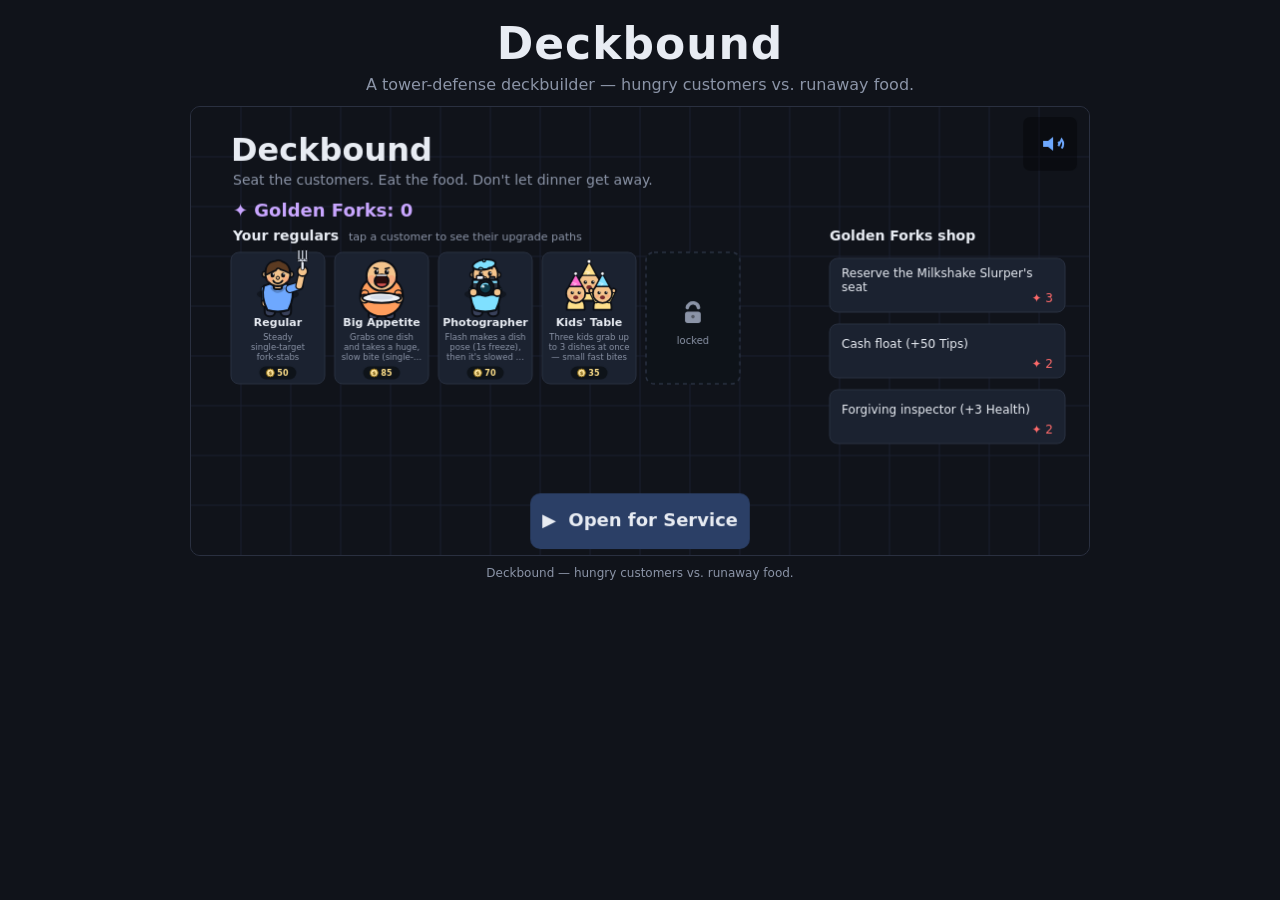
==== index.html @ 00534d98 "Economy mechanics, provably inert: explicit bounties, early-call bonus removed, auto-start rounds (s" ====
<!DOCTYPE html>
<!--
  Deckbound — a tower-defense deckbuilder (v1).

  Theme: hungry customers vs. runaway food. From the hub, spend Golden Forks to
  reserve customers/perks (saved between runs), then Open for Service — seat &
  upgrade customers from your regulars, and eat waves of runaway dishes before
  they reach the trash chute. Win or lose, you earn Golden Forks and get stronger
  over time. All game code lives in src/ (DOM-free logic in src/engine.js).

  Plain HTML + CSS + JavaScript for now. We can add Phaser 3 later if the
  real-time action needs it (see GAME_BRIEF.md).
-->
<html lang="en">
<head>
  <meta charset="UTF-8" />

  <!-- Makes the page scale correctly on phones (needed for iPhone play).
       maximum-scale=1 + user-scalable=no stop iOS Safari's double-tap-to-zoom on
       the canvas (a tower-defense game wants taps, not zoom gestures) — paired
       with touch-action:none on the canvas in style.css. -->
  <meta name="viewport" content="width=device-width, initial-scale=1.0, maximum-scale=1.0, user-scalable=no, viewport-fit=cover" />

  <title>Deckbound</title>

  <!-- Our styles live in a separate file to keep things easy to read. -->
  <link rel="stylesheet" href="style.css" />
</head>

<body>
  <!-- Page header: the game's title and a one-line reminder of what it is. -->
  <header class="site-header">
    <h1>Deckbound</h1>
    <p class="tagline">A tower-defense deckbuilder — hungry customers vs. runaway food.</p>
  </header>

  <!-- Main play area. Everything the game draws will go on this canvas. -->
  <main class="stage">
    <!--
      The <canvas> is where all game graphics are drawn. Its internal drawing
      size (900x450) is fixed here; CSS controls how big it looks on screen. The
      board is an 800x450 coordinate space offset right by a 100px tower rail — a
      presentation-only viewport transform (Issue #79); the engine still lives in
      board coords. src/render.js draws the rail, the scene, and the upgrade sheet.
    -->
    <canvas id="game-canvas" width="900" height="450"
            aria-label="Deckbound game area: the tower rail, the conveyor belt, and the trash chute"></canvas>
  </main>

  <!-- Footer: a quiet status line we can use while building. -->
  <footer class="site-footer">
    <span>Deckbound — hungry customers vs. runaway food.</span>
  </footer>

  <!-- Balance numbers (difficulty & economy), generated from data/balance.json
       by tools/gen_balance.py. Loaded first so window.BALANCE exists when the
       game reads it. Deferred scripts run in order. -->
  <script src="balance.data.js?v=6eb76f6b" defer></script>

  <!-- The game code, split into modules (order matters; plain globals, no
       bundler — double-clicking index.html still works):
       data (constants + balance merge) -> engine (DOM-free logic) -> audio ->
       art (pure draw fns) -> render (UI/scene) -> main (boot/input/loop). -->
  <script src="src/data.js?v=76285189" defer></script>
  <script src="src/engine.js?v=843e5da9" defer></script>
  <script src="src/audio.js?v=3f8eae9c" defer></script>
  <script src="src/art.js?v=e4ffe035" defer></script>
  <script src="src/render.js?v=4360ba44" defer></script>
  <script src="src/main.js?v=cb955a42" defer></script>
</body>
</html>
---- style.css ----
/*
  Deckbound — styles for the Task 1 skeleton.
  Goal: a clean, readable, mobile-friendly page. Nothing fancy yet.
*/

/* A calm dark theme so the canvas stands out. Colors are easy to change. */
:root {
  --bg: #10131a;
  --panel: #171b24;
  --ink: #e8ecf3;
  --muted: #8b94a7;
  --accent: #6ea8fe;
}

/* Reset the default page margins and use a comfortable system font. */
* { box-sizing: border-box; }

html, body {
  margin: 0;
  padding: 0;
  background: var(--bg);
  color: var(--ink);
  font-family: system-ui, -apple-system, "Segoe UI", Roboto, sans-serif;
  /*
    min-height (not fixed height) + normal flow: the canvas sizes ITSELF to
    fit below (see #game-canvas), so we don't force a fixed viewport box that
    iOS Safari's floating toolbars can then clip content out of. Uses svh so
    the page is at least as tall as the viewport WITH Safari's bars showing.
    Padding respects all four safe-area insets — including left/right, which
    matter in landscape where the notch/home-indicator sit on the sides.
  */
  min-height: 100svh;
  display: flex;
  flex-direction: column;
  align-items: center;
  padding:
    env(safe-area-inset-top)
    env(safe-area-inset-right)
    env(safe-area-inset-bottom)
    env(safe-area-inset-left);
  box-sizing: border-box;
  /* Kill the iOS rubber-band scroll bounce so a mistaken drag on the page can't
     jiggle the game (Issue #79 mobile QoL). */
  overscroll-behavior: none;
}

/* --- Header --- */
.site-header {
  text-align: center;
  margin: 18px 0 12px;
  flex: 0 0 auto;
}
.site-header h1 {
  margin: 0;
  font-size: clamp(28px, 6vw, 44px);
  letter-spacing: 1px;
}
.tagline {
  margin: 6px 0 0;
  color: var(--muted);
  font-size: clamp(13px, 3vw, 16px);
}

/* --- Play area --- */
.stage {
  width: 100%;
  max-width: 920px;
  flex: 0 0 auto;
  display: flex;
  align-items: center;
  justify-content: center;
}

/*
  The canvas sizes ITSELF to fit within BOTH the viewport width and the
  viewport height, in either orientation, with the 2:1 ratio locked (the
  900x450 design canvas — the 800x450 board plus the 100px tower rail). We keep
  height derived (height: auto + aspect-ratio) and only ever set the WIDTH, as
  the smaller of two limits:
    - 100%                              → never wider than the page.
    - (available height) * 2            → never so wide that the derived 2:1
                                          height would exceed the room we have.
  "available height" is 100svh (viewport WITH Safari's toolbars showing — so we
  never size into the strip a floating toolbar sits over) minus a reservation
  for the header + footer chrome. This avoids flexbox percentage-height chains,
  which iOS Safari resolves unreliably and which caused the old landscape
  top/bottom clipping.
*/
#game-canvas {
  width: min(100%, (100svh - 200px) * 2);
  max-width: 900px;
  height: auto;
  aspect-ratio: 2 / 1;
  background: var(--panel);
  border: 1px solid #2a3040;
  border-radius: 10px;
  /* No default touch gestures ON the canvas: this stops iOS double-tap-to-zoom
     and scroll/pan when a finger lands on the play area, so every tap is a game
     tap (Issue #79). Paired with the viewport meta's maximum-scale=1. */
  touch-action: none;
  /*
    No image-rendering override: the art is smooth vector-style canvas drawing
    (anti-aliased curves), not pixel art, so the browser's default smooth
    scaling is what keeps mascots/outlines crisp when the 900x450 canvas is
    scaled up on Retina/iPhone screens. `pixelated` here made everything blocky.
  */
}

/* --- Footer --- */
.site-footer {
  margin: 10px 0;
  color: var(--muted);
  font-size: 12px;
  flex: 0 0 auto;
}

/*
  Landscape phones (short viewports): height is the tight constraint, and the
  touch-target acceptance bar (every interactive rect >= 44 CSS px) wants the
  canvas as LARGE as possible. So we hide the page header + footer entirely and
  reserve almost no vertical chrome — the canvas fills the height and the design
  chrome (rail, sheet, apron buttons) scales up with it. The canvas keeps sizing
  itself from the 2:1 ratio; no flexbox height chain, so nothing clips on iOS.
*/
@media (orientation: landscape) and (max-height: 500px) {
  .site-header { display: none; }
  .site-footer { display: none; }

  #game-canvas {
    width: min(100%, (100svh - 12px) * 2);
  }
}
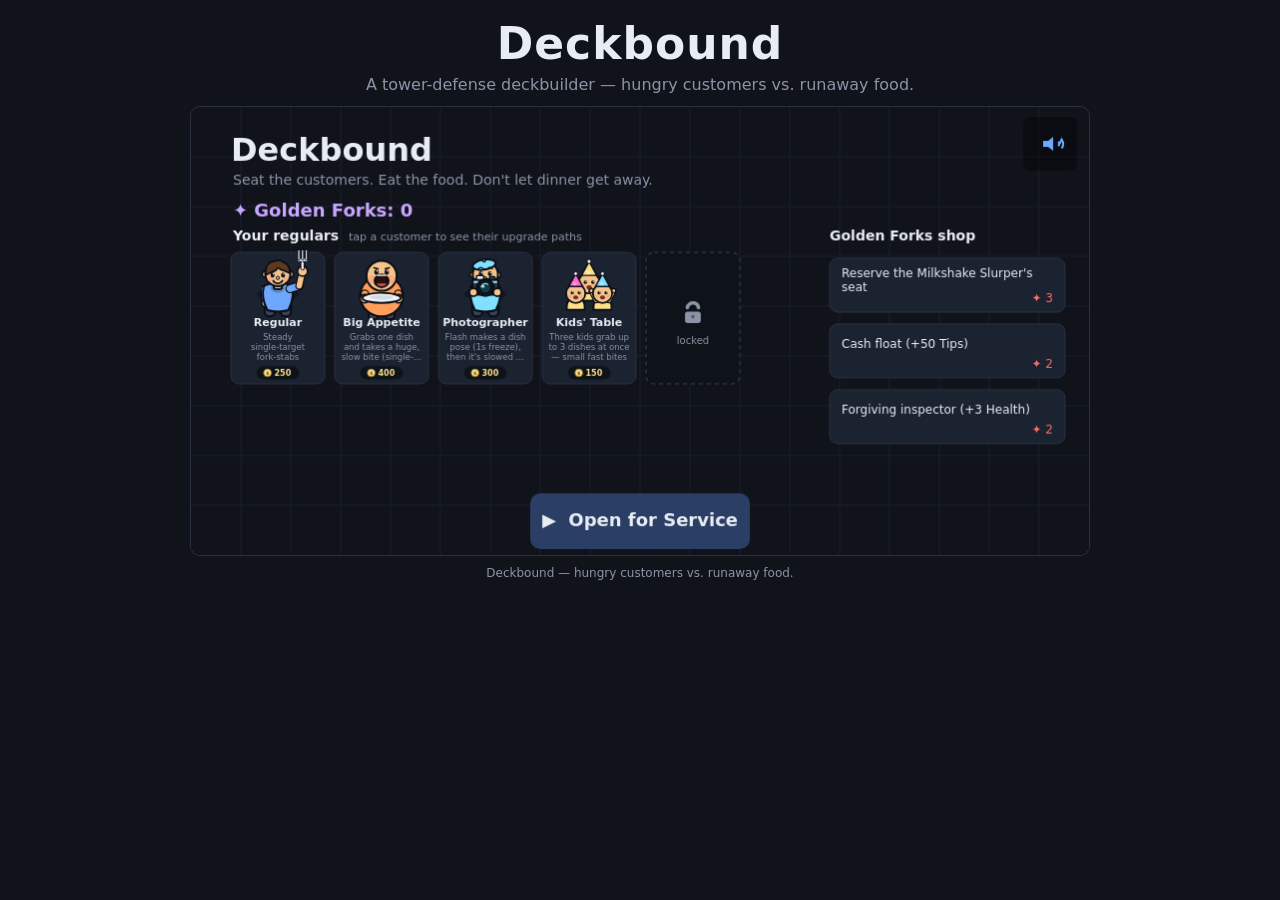
==== commit 97ca3d99: "Merge pull request #87 from TaySchub/feature/economy-overhaul Economy overhaul: size-scaled bounties" ====
--- a/index.html
+++ b/index.html
@@ -55,7 +55,7 @@
   <!-- Balance numbers (difficulty & economy), generated from data/balance.json
        by tools/gen_balance.py. Loaded first so window.BALANCE exists when the
        game reads it. Deferred scripts run in order. -->
-  <script src="balance.data.js?v=6eb76f6b" defer></script>
+  <script src="balance.data.js?v=80ddca5a" defer></script>
 
   <!-- The game code, split into modules (order matters; plain globals, no
        bundler — double-clicking index.html still works):
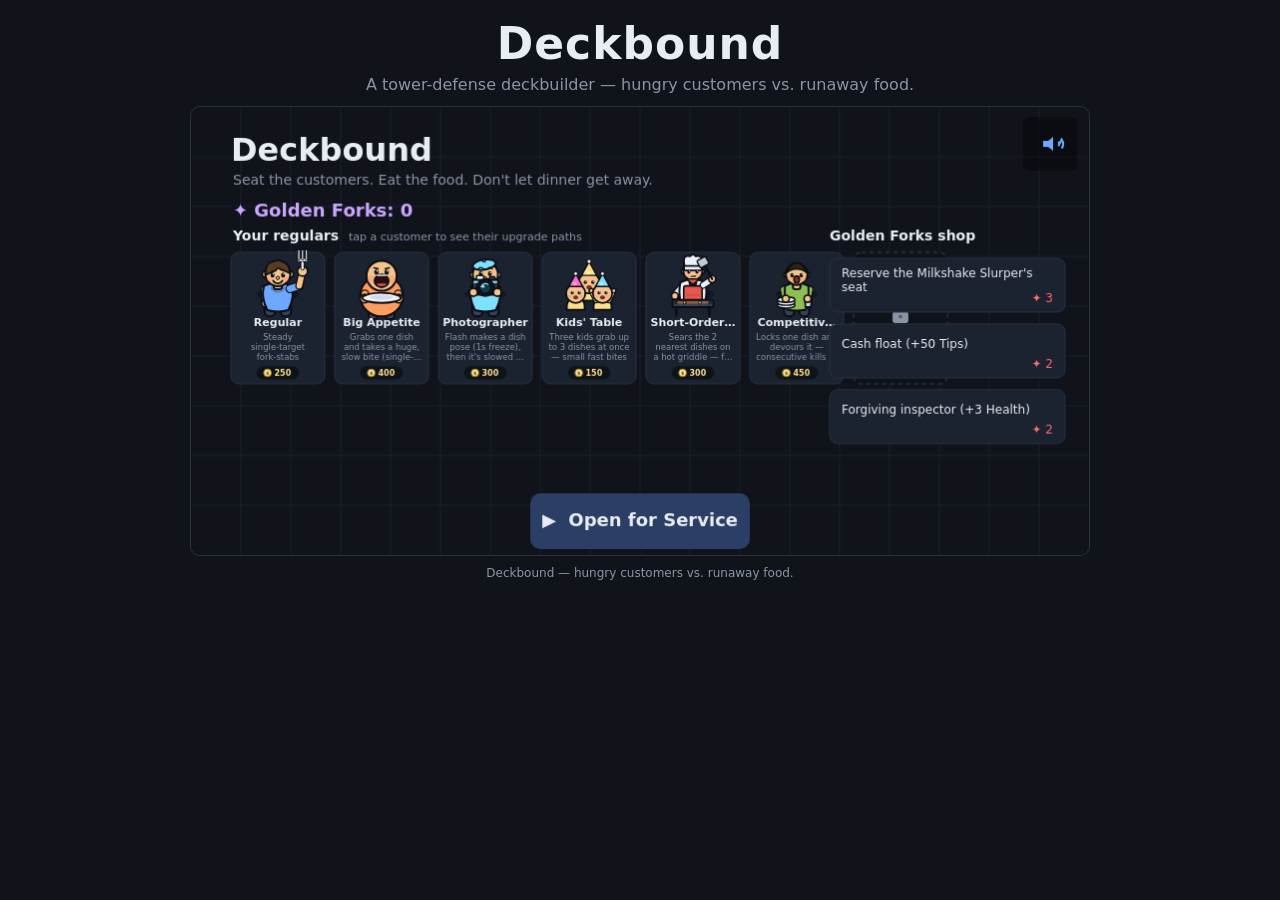
==== commit febc61e3: "Roster Growth 1: scrolling tower rail + Short-Order Cook + Competitive Eater (Issue #88) Makes the r" ====
--- a/index.html
+++ b/index.html
@@ -55,17 +55,17 @@
   <!-- Balance numbers (difficulty & economy), generated from data/balance.json
        by tools/gen_balance.py. Loaded first so window.BALANCE exists when the
        game reads it. Deferred scripts run in order. -->
-  <script src="balance.data.js?v=80ddca5a" defer></script>
+  <script src="balance.data.js?v=352bf673" defer></script>
 
   <!-- The game code, split into modules (order matters; plain globals, no
        bundler — double-clicking index.html still works):
        data (constants + balance merge) -> engine (DOM-free logic) -> audio ->
        art (pure draw fns) -> render (UI/scene) -> main (boot/input/loop). -->
-  <script src="src/data.js?v=76285189" defer></script>
-  <script src="src/engine.js?v=843e5da9" defer></script>
+  <script src="src/data.js?v=ff776d75" defer></script>
+  <script src="src/engine.js?v=09ec32b0" defer></script>
   <script src="src/audio.js?v=3f8eae9c" defer></script>
-  <script src="src/art.js?v=e4ffe035" defer></script>
-  <script src="src/render.js?v=4360ba44" defer></script>
-  <script src="src/main.js?v=cb955a42" defer></script>
+  <script src="src/art.js?v=677c9b2d" defer></script>
+  <script src="src/render.js?v=3ed3e48b" defer></script>
+  <script src="src/main.js?v=0690c0ea" defer></script>
 </body>
 </html>
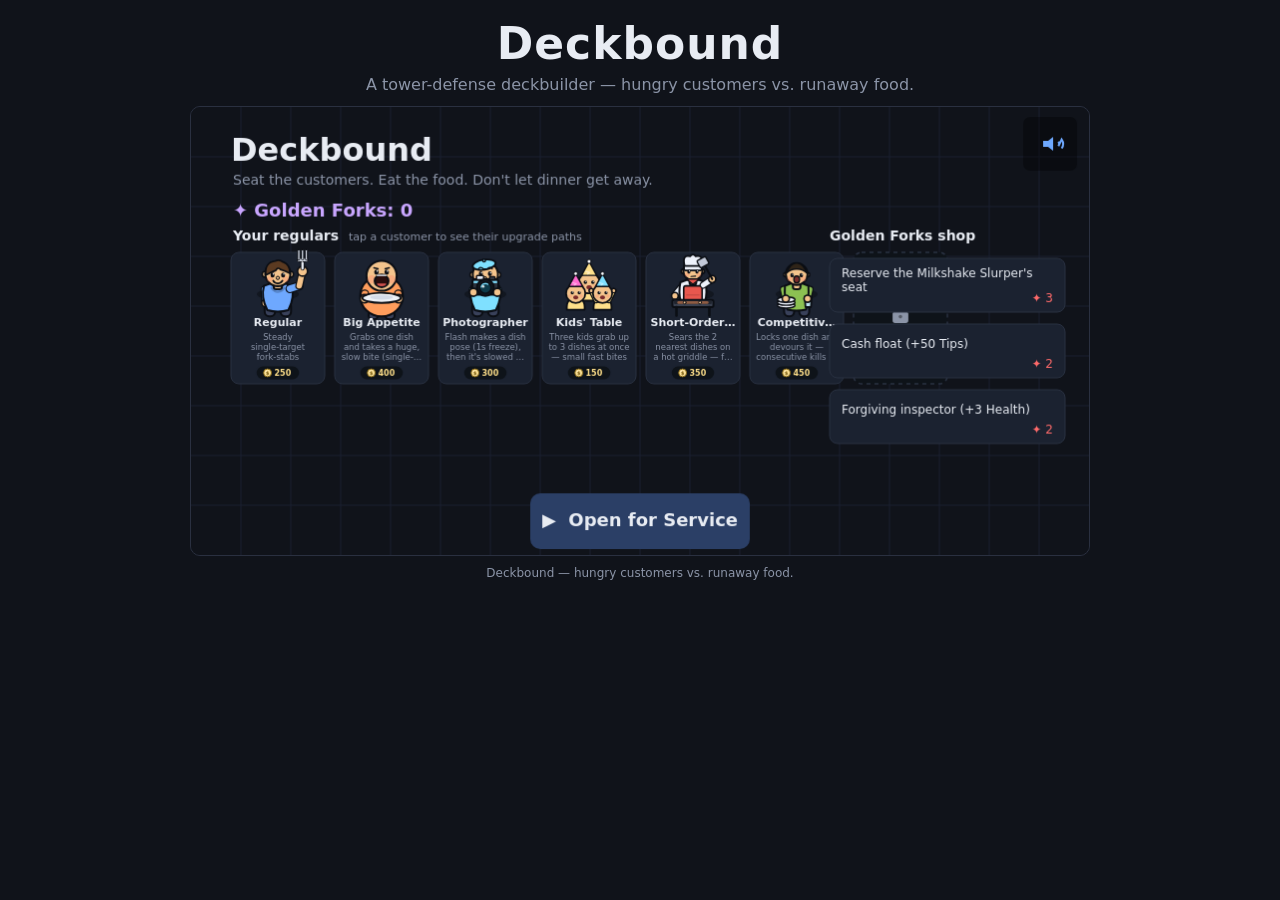
==== commit 223d1c97: "The retune: 43 values so every tower earns its seat (Issue #92, stage 2) Numbers only (data/balance." ====
--- a/index.html
+++ b/index.html
@@ -55,17 +55,17 @@
   <!-- Balance numbers (difficulty & economy), generated from data/balance.json
        by tools/gen_balance.py. Loaded first so window.BALANCE exists when the
        game reads it. Deferred scripts run in order. -->
-  <script src="balance.data.js?v=352bf673" defer></script>
+  <script src="balance.data.js?v=b718c98b" defer></script>
 
   <!-- The game code, split into modules (order matters; plain globals, no
        bundler — double-clicking index.html still works):
        data (constants + balance merge) -> engine (DOM-free logic) -> audio ->
        art (pure draw fns) -> render (UI/scene) -> main (boot/input/loop). -->
-  <script src="src/data.js?v=ff776d75" defer></script>
-  <script src="src/engine.js?v=09ec32b0" defer></script>
+  <script src="src/data.js?v=789e68bf" defer></script>
+  <script src="src/engine.js?v=4193c6ce" defer></script>
   <script src="src/audio.js?v=3f8eae9c" defer></script>
-  <script src="src/art.js?v=677c9b2d" defer></script>
-  <script src="src/render.js?v=3ed3e48b" defer></script>
-  <script src="src/main.js?v=0690c0ea" defer></script>
+  <script src="src/art.js?v=0b2d5d56" defer></script>
+  <script src="src/render.js?v=1e20748f" defer></script>
+  <script src="src/main.js?v=83a43a98" defer></script>
 </body>
 </html>
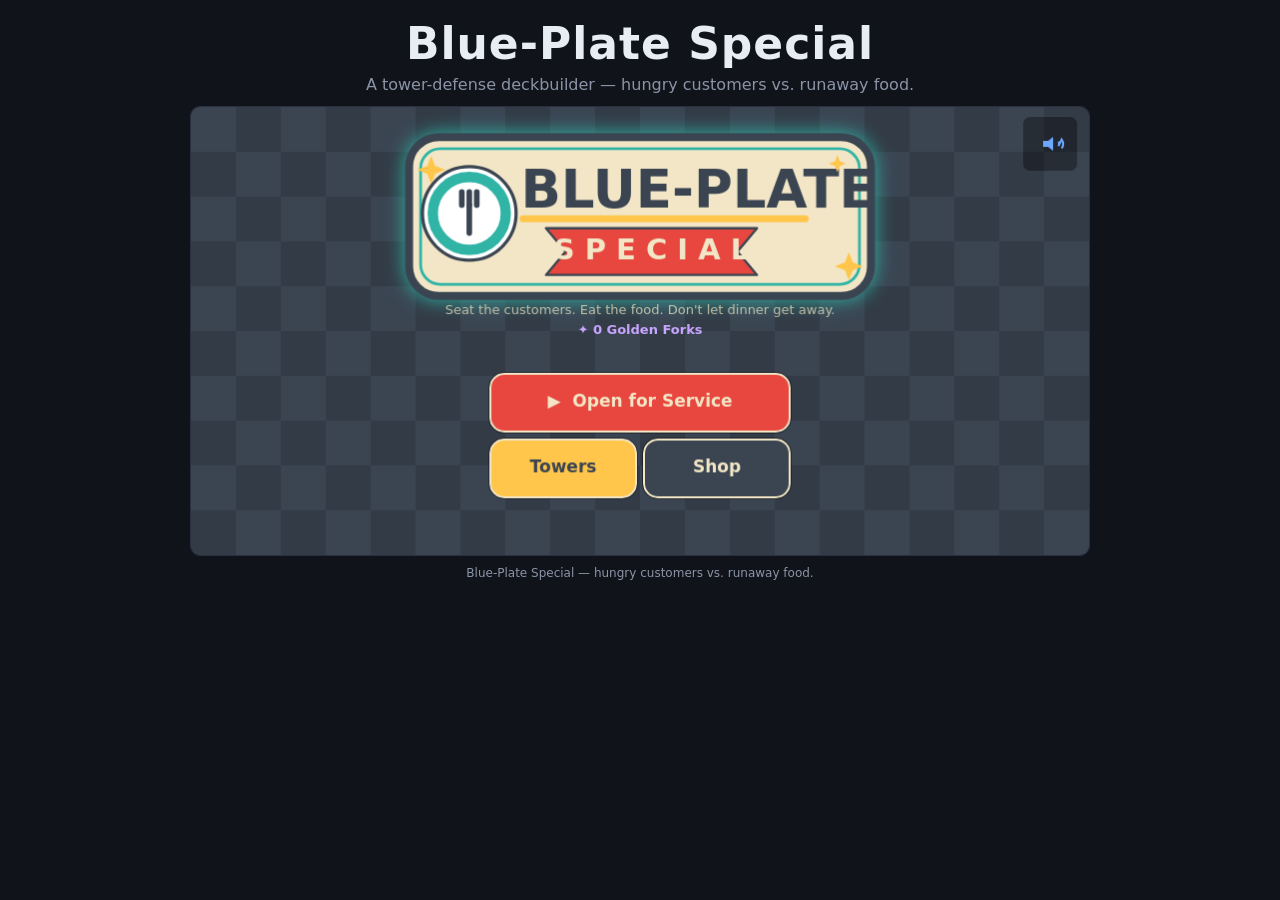
==== commit 6f532a9c: "Merge pull request #105 from TaySchub/feature/tower-rework Tower Rework: five newcomer kits on two n" ====
--- a/index.html
+++ b/index.html
@@ -1,6 +1,6 @@
 <!DOCTYPE html>
 <!--
-  Deckbound — a tower-defense deckbuilder (v1).
+  Blue-Plate Special (working title; formerly Deckbound) — a tower-defense deckbuilder (v1).
 
   Theme: hungry customers vs. runaway food. From the hub, spend Golden Forks to
   reserve customers/perks (saved between runs), then Open for Service — seat &
@@ -21,7 +21,7 @@
        with touch-action:none on the canvas in style.css. -->
   <meta name="viewport" content="width=device-width, initial-scale=1.0, maximum-scale=1.0, user-scalable=no, viewport-fit=cover" />
 
-  <title>Deckbound</title>
+  <title>Blue-Plate Special</title>
 
   <!-- Our styles live in a separate file to keep things easy to read. -->
   <link rel="stylesheet" href="style.css" />
@@ -30,7 +30,7 @@
 <body>
   <!-- Page header: the game's title and a one-line reminder of what it is. -->
   <header class="site-header">
-    <h1>Deckbound</h1>
+    <h1>Blue-Plate Special</h1>
     <p class="tagline">A tower-defense deckbuilder — hungry customers vs. runaway food.</p>
   </header>
 
@@ -44,28 +44,28 @@
       board coords. src/render.js draws the rail, the scene, and the upgrade sheet.
     -->
     <canvas id="game-canvas" width="900" height="450"
-            aria-label="Deckbound game area: the tower rail, the conveyor belt, and the trash chute"></canvas>
+            aria-label="Blue-Plate Special game area: the tower rail, the conveyor belt, and the dish return"></canvas>
   </main>
 
   <!-- Footer: a quiet status line we can use while building. -->
   <footer class="site-footer">
-    <span>Deckbound — hungry customers vs. runaway food.</span>
+    <span>Blue-Plate Special — hungry customers vs. runaway food.</span>
   </footer>
 
   <!-- Balance numbers (difficulty & economy), generated from data/balance.json
        by tools/gen_balance.py. Loaded first so window.BALANCE exists when the
        game reads it. Deferred scripts run in order. -->
-  <script src="balance.data.js?v=b718c98b" defer></script>
+  <script src="balance.data.js?v=a3601b7e" defer></script>
 
   <!-- The game code, split into modules (order matters; plain globals, no
        bundler — double-clicking index.html still works):
        data (constants + balance merge) -> engine (DOM-free logic) -> audio ->
        art (pure draw fns) -> render (UI/scene) -> main (boot/input/loop). -->
-  <script src="src/data.js?v=789e68bf" defer></script>
-  <script src="src/engine.js?v=4193c6ce" defer></script>
-  <script src="src/audio.js?v=3f8eae9c" defer></script>
-  <script src="src/art.js?v=0b2d5d56" defer></script>
-  <script src="src/render.js?v=1e20748f" defer></script>
-  <script src="src/main.js?v=83a43a98" defer></script>
+  <script src="src/data.js?v=30195637" defer></script>
+  <script src="src/engine.js?v=1d763c48" defer></script>
+  <script src="src/audio.js?v=4b8a68f2" defer></script>
+  <script src="src/art.js?v=9f739aaa" defer></script>
+  <script src="src/render.js?v=348071b1" defer></script>
+  <script src="src/main.js?v=631be13c" defer></script>
 </body>
 </html>
